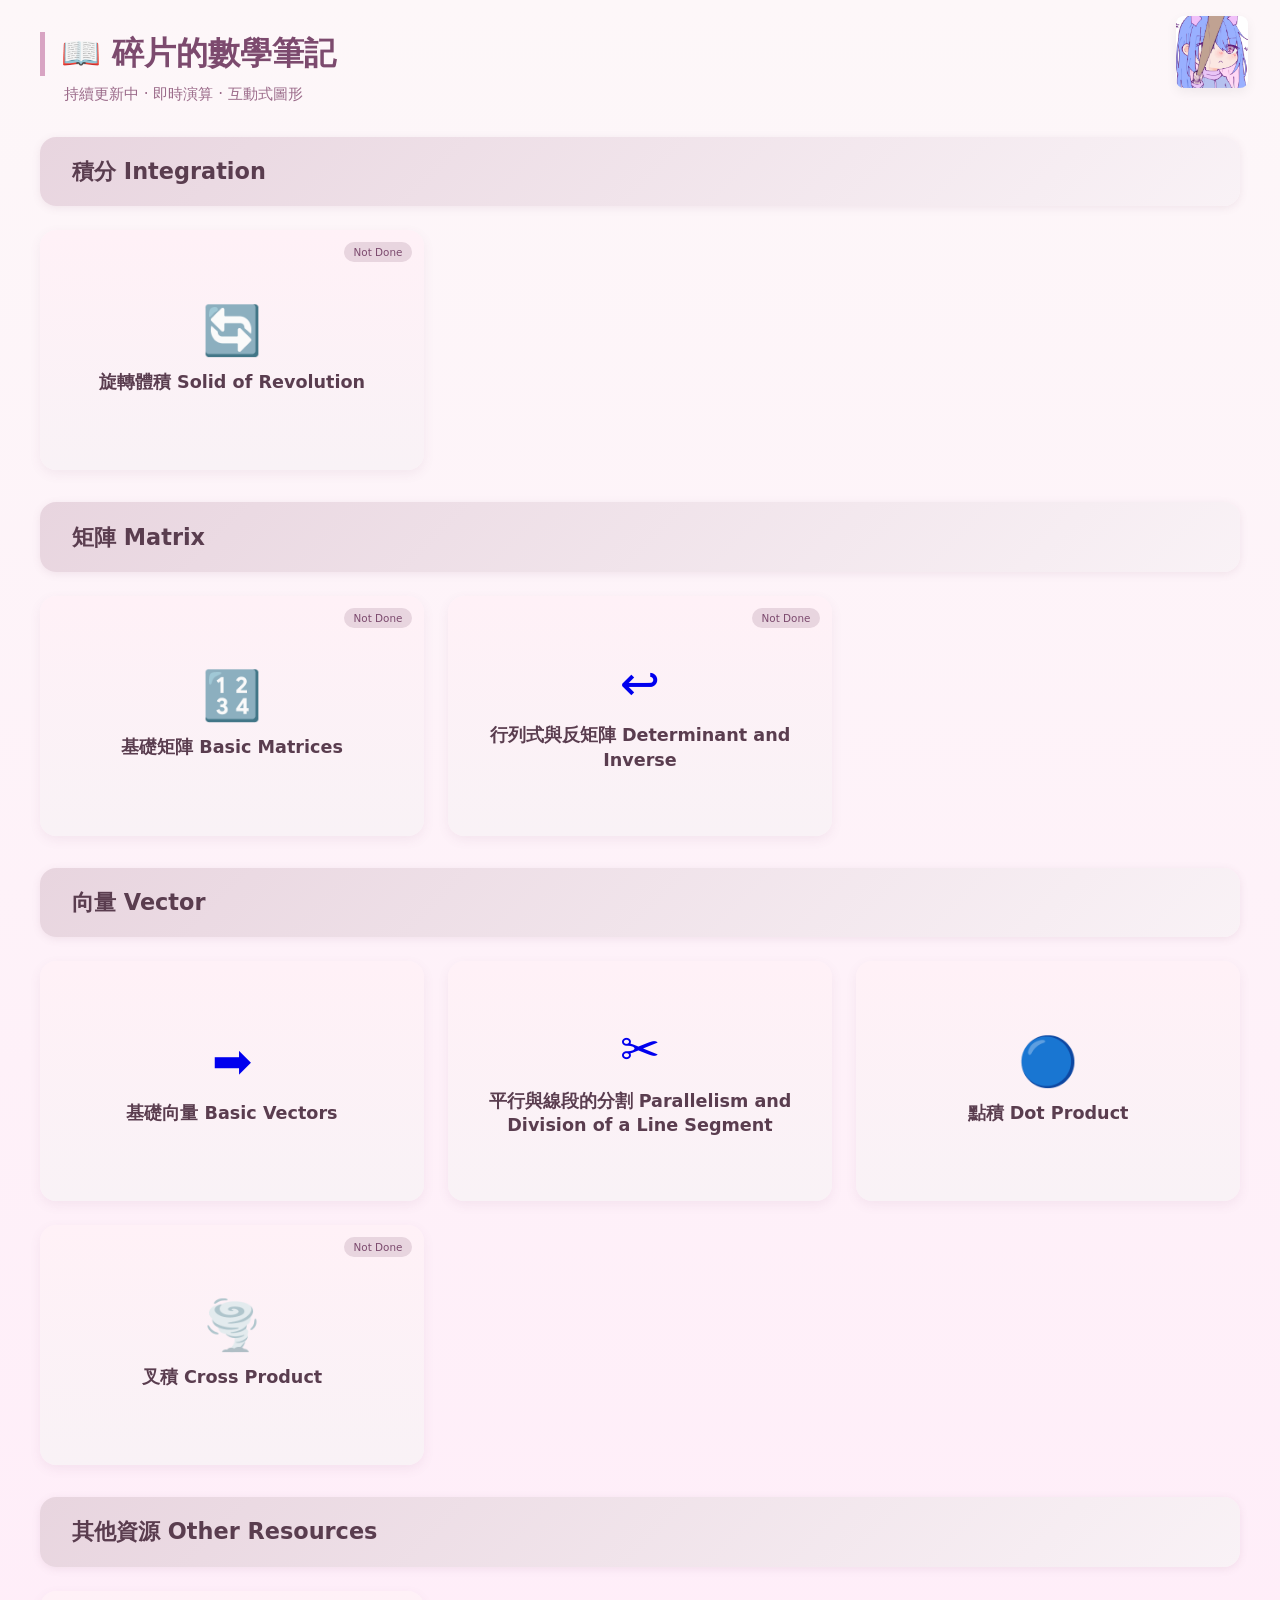
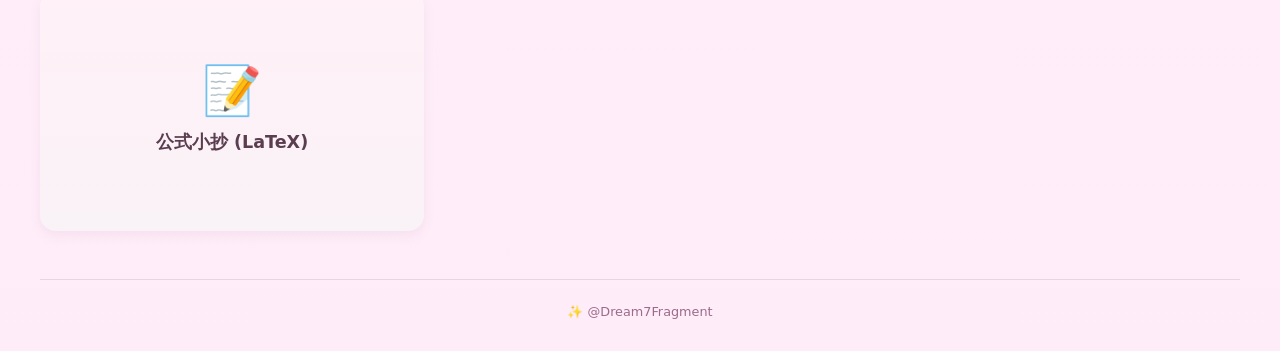
==== index.html @ 85da91aa "Updated content of  index.html" ====
<!DOCTYPE html>
<html lang="zh-Hant">
<head>
    <meta charset="UTF-8">
    <title>碎片的數學筆記｜目錄</title>
    <meta name="viewport" content="width=device-width, initial-scale=1">
    <link rel="stylesheet" href="style.css">

</head>
<body>
<div class="container">
    <img src="icon.png" class="icon"></img>

    <h1>📖 碎片的數學筆記</h1>
    <div class="sub">持續更新中 · 即時演算 · 互動式圖形</div>

    <!-- 積分 Integration -->
    <div class="topic-title">
        積分 Integration
    </div>
    <div class="card-grid">
        <a href="solid-of-revolution.html" class="page-card">
            <span class="page-card-badge">Not Done</span>
            <div class="page-card-content">
                <div class="page-card-emoji">🔄</div>
                <div class="page-card-title">旋轉體積 Solid of Revolution</div>
            </div>
        </a>
    </div>

    <!-- 矩陣 Matrix -->
    <div class="topic-title">
        矩陣 Matrix
    </div>
    <div class="card-grid">
        <a href="matrix/basic-matrices.html" class="page-card">
            <span class="page-card-badge">Not Done</span>
            <div class="page-card-content">
                <div class="page-card-emoji">🔢</div>
                <div class="page-card-title">基礎矩陣 Basic Matrices</div>
            </div>
        </a>
        <a href="matrix/determinant-and-inverse.html" class="page-card">
            <span class="page-card-badge">Not Done</span>
            <div class="page-card-content">
                <div class="page-card-emoji">↩️</div>
                <div class="page-card-title">行列式與反矩陣 Determinant and Inverse</div>
            </div>
        </a>
    </div>

    <!-- 向量 Vector -->
    <div class="topic-title">
        向量 Vector
    </div>
    <div class="card-grid">
        <a href="vector/basic-vectors.html" class="page-card">
            <div class="page-card-content">
                <div class="page-card-emoji">➡️</div>
                <div class="page-card-title">基礎向量 Basic Vectors</div>
            </div>
        </a>
        <a href="vector/parallelism-and-division.html" class="page-card">
            <div class="page-card-content">
                <div class="page-card-emoji">✂️</div>
                <div class="page-card-title">平行與線段的分割 Parallelism and Division of a Line Segment</div>
            </div>
        </a>
        <a href="vector/dot-product.html" class="page-card">
            <div class="page-card-content">
                <div class="page-card-emoji">🔵</div>
                <div class="page-card-title">點積 Dot Product</div>
            </div>
        </a>
        <a href="vector/cross-product.html" class="page-card">
            <span class="page-card-badge">Not Done</span>
            <div class="page-card-content">
                <div class="page-card-emoji">🌪️</div>
                <div class="page-card-title">叉積 Cross Product</div>
            </div>
        </a>
    </div>


    <!-- 互動範例 -->
    <div class="topic-title">
        其他資源 Other Resources
    </div>
    <div class="card-grid">
        <a href="formula-sheet.html" class="page-card">
            <div class="page-card-content">
                <div class="page-card-emoji">📝</div>
                <div class="page-card-title">公式小抄 (LaTeX)</div>
            </div>
        </a>
    </div>

    <div class="footer">
        ✨ @Dream7Fragment
    </div>
</div>
</body>
</html>
---- style.css ----
/* ========== 全局样式 ========== */
* {
    margin: 0;
    padding: 0;
    box-sizing: border-box;
}

body {
    font-family: 'Noto Sans TC', 'Noto Sans CJK TC', 'PingFang TC', 'Microsoft YaHei', '微軟正黑體',
    system-ui, -apple-system, 'Segoe UI', Roboto, sans-serif;
    background: linear-gradient(180deg, #fdf7f9, #ffecf9);
    padding: 2rem 1rem;
    color: #7c4a6e;
    display: grid;
    place-items: center;      /* 水平 + 垂直同時置中 */
    min-height: 100vh;
    margin: 0;
}

.container {
    /* position: relative; */
    max-width: 1200px;
    /* min-width: min(1200px, 80%); */
    /* margin: 0 auto; */
}

/* ========== 渐变文本样式 ========== */
.gradient-text {
    font-weight: 700;                     /* 粗體 (700 = bold) */
    background: linear-gradient(135deg, #3b82f6, #8b5cf6);
    background-clip: text;
    -webkit-background-clip: text;
    color: transparent;
    
    /* 額外效果：文字陰影 */
    text-shadow: 2px 2px 4px rgba(0,0,0,0.1);
}

/* ========== 标题区 ========== */
h1 {
    font-size: 2rem;
    font-weight: 600;
    margin-bottom: 0.5rem;
    border-left: 5px solid #d8a4c3;
    padding-left: 1rem;
}

h2 {
    margin-bottom: 2rem;
}

h3 {
    margin-top: 2rem;
    margin-bottom: 1rem;
}

p {
    margin-bottom: 1rem;
}

.sub {
    color: #9b6b8a;
    margin-bottom: 2rem;
    padding-left: 1.5rem;
    font-size: 0.95rem;
}

.icon {
    position: fixed;
    top: 16px;
    right: 32px;
    width: 72px;
    height: 72px;
    object-fit: cover;
    z-index: 100;
    border-radius: 8px;
    background: white;
    box-shadow: 0 4px 12px rgba(0,0,0,0.06);
}

/* ========== 主题标题（全宽彩色圆角矩形） ========== */
.topic-title {
    background: linear-gradient(135deg, #e8d5df 0%, #f9f2f6 100%);
    border-radius: 16px;
    padding: 1.2rem 2rem;
    margin: 2rem 0 1.5rem 0;
    font-size: 1.4rem;
    font-weight: 600;
    color: #5a3d4f;
    box-shadow: 0 2px 8px rgba(124, 74, 110, 0.1);
}

/* ========== 卡片网格布局 ========== */
.card-grid {
    display: grid;
    grid-template-columns: repeat(3, 1fr);
    gap: 1.5rem;
    margin-bottom: 2rem;
}

/* ========== 卡片样式（10:16 比例） ========== */
.page-card {
    background: linear-gradient(180deg, #fff1f7 0%, #f9f2f6 100%);
    border-radius: 16px;
    box-shadow: 0 4px 12px rgba(124, 74, 110, 0.08);
    overflow: hidden;
    transition: all 0.3s ease;
    text-decoration: none;
    display: flex;
    flex-direction: column;
    aspect-ratio: 16 / 10;
    position: relative;
}

.page-card:hover {
    transform: translateY(-5px);
    box-shadow: 0 8px 24px rgba(124, 74, 110, 0.15);
}

.page-card-content {
    flex: 1;
    display: flex;
    flex-direction: column;
    align-items: center;
    justify-content: center;
    padding: 1.5rem;
    text-align: center;
    gap: 1rem;
}

.page-card-emoji {
    font-size: 3rem;
    line-height: 1;
}

.page-card-title {
    font-size: 1.1rem;
    font-weight: 600;
    color: #5a3d4f;
    line-height: 1.4;
}

.page-card-badge {
    position: absolute;
    top: 0.75rem;
    right: 0.75rem;
    background: #e8d5df;
    font-size: 0.65rem;
    padding: 0.25rem 0.6rem;
    border-radius: 12px;
    color: #7c4a6e;
    font-weight: 500;
}

/* ========== 笔记页面通用样式 ========== */
.note-container {
    /* max-width: 900px; */
    background: white;
    border-radius: 16px;
    margin: 3rem 1rem 1.5rem 1rem;
    padding: 1.5rem;
    font-weight: 500;
}

.back-link {
    display: inline-block;
    margin-bottom: 1rem;
    color: #b07a9a;
    text-decoration: none;
}

.back-link:hover {
    text-decoration: underline;
}

.note-container ul {
    list-style: none; /* Remove default bullets */
    padding-left: 0;
    margin-bottom: 1.5rem;
}

.note-container ul li {
    position: relative;
    padding-left: 1.8rem; /* Indentation space */
    margin-bottom: 0.8rem;
    line-height: 1.6;
    /* color: #5a3d4f; */
}

/* Custom Bullet Point (Dot) */
.note-container ul li::before {
    content: "•";
    position: absolute;
    left: 0;
    top: 0;
    color: #d8a4c3; /* Match your theme pink */
    font-weight: bold;
    font-size: 1.2rem;
    line-height: 1.5;
}

/* Nested List (Sub-bullets) */
.note-container ul ul {
    margin-top: 0.5rem;
    margin-bottom: 0;
}

.note-container ul ul li::before {
    content: "◦"; /* Hollow circle for sub-items */
    color: #9b6b8a;
    font-size: 1rem;
}

/* ========== 可折叠容器 (Collapsible Container) ========== */
.collapsible-container {
    margin: 1.5rem 0;
    border-radius: 12px;
    overflow: hidden;
    border: 1px solid #e2e8f0;
    background: white;
}

/* The Clickable Header/Trigger */
.collapsible-trigger {
    width: 100%;
    padding: 1rem 1.5rem;
    background: #f8fafc;
    border: none;
    text-align: left;
    font-size: 1rem;
    font-weight: 600;
    color: #475569;
    cursor: pointer;
    display: flex;
    justify-content: space-between;
    align-items: center;
    transition: background 0.2s;
}

.collapsible-trigger:hover {
    background: #f1f5f9;
    color: #3b82f6;
}

/* The Arrow Icon */
.collapsible-trigger::after {
    content: '▼';
    font-size: 0.8rem;
    transition: transform 0.3s ease;
    color: #94a3b8;
}

/* Rotate arrow when open */
.collapsible-container.open .collapsible-trigger::after {
    transform: rotate(180deg);
}

/* The Hidden Content */
.collapsible-content {
    max-height: 0;
    overflow: hidden;
    transition: max-height 0.3s ease-out;
    background: white;
}

.collapsible-container.open .collapsible-content {
    max-height: 1000px; /* Large enough to fit most content */
    transition: max-height 0.5s ease-in;
}

/* Inner padding for the content so it doesn't touch edges */
.collapsible-inner {
    padding: 1.5rem;
    border-top: 1px solid #e2e8f0;
}

/* ========== 框样式 ========== */
.theorem {
    background: #fff0f0; /* Light red background */
    border-left: 6px solid #f63b3b; /* Thick red vertical line */
    border-radius: 12px;
    padding: 1.5rem;
    margin-top: 2rem;
    margin-bottom: 1.5rem;
    color: #8a1e1e; /* Dark red text */
    box-shadow: 0 2px 8px rgba(59, 130, 246, 0.1);
}

.theorem-title {
    font-weight: 700;
    font-size: 1.1rem;
    margin-bottom: 0.5rem;
    display: block;
    color: #eb2525;
}

.hint {
    background: #fffbeb; /* Light yellow background */
    border-left: 6px solid #f59e0b; /* Amber vertical line */
    border-radius: 12px;
    padding: 1.5rem;
    margin: 1.5rem 0;
    color: #78350f; /* Dark amber text */
    box-shadow: 0 2px 8px rgba(245, 158, 11, 0.1);
}

.hint-title {
    font-weight: 700;
    font-size: 1.1rem;
    margin-bottom: 0.5rem;
    display: block;
    color: #d97706;
}

.example {
    background: #f0f7ff; /* Light blue background */
    border: 2px solid #abc7f4; /* Emerald vertical line */
    border-radius: 12px;
    padding: 1.5rem;
    margin: 1.5rem 0;
    color: #1e3a8a; /* Dark blue text */
    box-shadow: 0 2px 8px rgba(16, 185, 129, 0.1);
}

.example-title {
    font-weight: 700;
    font-size: 1.1rem;
    margin-bottom: 0.5rem;
    display: block;
    color: #2563eb;
}

.box-content {
    font-weight: 500;
    line-height: 1.6;
}

/* Buttons */
.button-group {
    display: flex;
    gap: 1rem;
    flex-wrap: wrap;
    margin: 1rem 0;
}
button {
    padding: 10px 20px;
    font-size: 1rem;
    font-weight: 600;
    border: none;
    border-radius: 40px;
    cursor: pointer;
    transition: all 0.2s;
    background: #3b82f6;
    color: white;
}
button:hover {
    background: #2563eb;
    transform: translateY(-2px);
}
button.reset-btn {
    background: #64748b;
}
button.reset-btn:hover {
    background: #475569;
}

/* ========== 多項選擇題樣式 (Multiple Choice) - New Box Approach ========== */
.multiple-choice {
    background: #f5f3ff;
    border-left: 6px solid #8b5cf6;
    border-radius: 12px;
    padding: 1.5rem;
    margin: 1.5rem 0;
    color: #4c1d95;
    box-shadow: 0 2px 8px rgba(139, 92, 246, 0.1);
}

.mc-title {
    font-weight: 700;
    font-size: 1.1rem;
    margin-bottom: 1rem;
    display: block;
    color: #7c3aed;
}

.mc-options-container {
    display: flex;
    flex-direction: column;
    gap: 0.8rem;
}

.mc-option-box {
    position: relative;
    display: flex;
    align-items: center;
    padding: 1rem 1rem 1rem 3.5rem; /* Left padding for the letter circle */
    background: white;
    border: 1px solid #e9d5ff;
    border-radius: 10px;
    cursor: pointer;
    transition: all 0.2s ease;
    font-weight: 500;
    text-align: left;
    width: 100%;
    box-sizing: border-box;
}

.mc-option-box:hover {
    background: #faf5ff;
    border-color: #d8b4fe;
    transform: translateX(4px);
}

/* The Letter Circle (A, B, C, D) */
.mc-option-box::before {
    content: attr(data-letter); /* Takes letter from HTML attribute */
    position: absolute;
    left: 0.6rem;
    top: 50%;
    transform: translateY(-50%);
    width: 2rem;
    height: 2rem;
    background: white;
    border: 2px solid #8b5cf6;
    border-radius: 50%;
    text-align: center;
    line-height: 1.8rem;
    font-weight: 700;
    color: #8b5cf6;
    font-size: 1rem;
    transition: all 0.2s;
}

/* Correct State */
.mc-option-box.correct-answer {
    background: #dcfce7;
    border-color: #10b981;
    color: #064e3b;
}
.mc-option-box.correct-answer::before {
    content: "✓";
    background: #10b981;
    border-color: #10b981;
    color: white;
}

/* Wrong State */
.mc-option-box.wrong-answer {
    background: #fee2e2;
    border-color: #ef4444;
    color: #7f1d1d;
}
.mc-option-box.wrong-answer::before {
    content: "✕";
    background: #ef4444;
    border-color: #ef4444;
    color: white;
}

/* Disabled state after correct answer */
.mc-options-container.locked .mc-option-box {
    pointer-events: none;
    opacity: 0.9;
}

/* ========== MCQ Retry Button ========== */
.retry-btn {
    background: #fff;
    border: 1px solid #8b5cf6;
    color: #8b5cf6;
    padding: 6px 12px;
    font-size: 0.85rem;
    border-radius: 20px;
    cursor: pointer;
    transition: all 0.2s;
    margin-top: 10px;
    display: inline-block;
}

.retry-btn:hover {
    background: #f5f3ff;
    transform: translateY(-1px);
    box-shadow: 0 2px 4px rgba(139, 92, 246, 0.1);
}

.retry-btn:active {
    transform: translateY(1px);
}

/* ========== 响应式（手机适配） ========== */
@media (max-width: 900px) {
    .card-grid {
        grid-template-columns: repeat(2, 1fr);
    }
}

@media (max-width: 600px) {
    body {
        padding: 1rem;
    }
    
    h1 {
        font-size: 1.6rem;
    }
    
    .topic-title {
        font-size: 1.2rem;
        padding: 1rem 1.5rem;
    }
    
    .card-grid {
        grid-template-columns: 1fr;
        gap: 1rem;
    }
    
    .page-card {
        aspect-ratio: auto;
        min-height: 120px;
    }
    
    .page-card-emoji {
        font-size: 2.5rem;
    }
    
    .page-card-title {
        font-size: 1rem;
    }
}

/* ========== 页脚 ========== */
.footer {
    margin-top: 3rem;
    text-align: center;
    font-size: 0.8rem;
    color: #9b6b8a;
    border-top: 1px solid #e8d5df;
    padding-top: 1.5rem;
}

/* ========== Navigation Sidebar ========== */
#nav-sidebar {
    width: 250px;
    background-color: #fdf7f9;
    border-right: 1px solid #e8d5df;
    padding: 20px;
    position: fixed;
    height: 100vh;
    overflow-y: auto;
    left: 0;
    top: 0;
    transition: transform 0.3s ease, width 0.3s ease;
    z-index: 1000;
    box-shadow: 2px 0 8px rgba(124, 74, 110, 0.05);
}

/* Collapsed state for sidebar */
#nav-sidebar.collapsed {
    transform: translateX(-250px);
}

#nav-sidebar h4 {
    margin-top: 0;
    color: #7c4a6e;
    font-size: 1.1rem;
    border-bottom: 2px solid #d8a4c3;
    padding-bottom: 10px;
    margin-bottom: 15px;
}

#nav-sidebar ul {
    list-style: none;
    padding: 0;
    margin: 0;
}

#nav-sidebar li {
    margin-bottom: 8px;
}

#nav-sidebar a {
    text-decoration: none;
    color: #9b6b8a;
    font-size: 0.9rem;
    display: block;
    padding: 5px 10px;
    border-radius: 6px;
    transition: all 0.2s;
}

#nav-sidebar a:hover {
    background-color: #f9f2f6;
    color: #5a3d4f;
}

#nav-sidebar a.active {
    background: linear-gradient(135deg, #e8d5df, #f9f2f6);
    color: #7c4a6e;
    font-weight: 600;
}

/* Indentation for hierarchy */
#nav-sidebar .nav-h2 {
    padding-left: 15px;
    font-weight: 600;
    color: #7c4a6e;
}

#nav-sidebar .nav-h3 {
    padding-left: 30px;
    font-size: 0.85rem;
}

/* Sidebar Collapse/Expand Button (Side Button) */
#nav-collapse-btn {
    position: fixed;
    left: 250px;
    top: 50%;
    transform: translateY(-50%);
    z-index: 1001;
    background: white;
    border: 1px solid #e8d5df;
    border-left: none;
    padding: 12px 8px;
    border-radius: 0 8px 8px 0;
    cursor: pointer;
    color: #7c4a6e;
    font-size: 0.5rem;
    box-shadow: 2px 0 8px rgba(124, 74, 110, 0.1);
    transition: all 0.3s ease;
    display: flex;
    align-items: center;
    justify-content: center;
    width: 24px;
    height: 48px;
}

#nav-collapse-btn:hover {
    background: #fdf7f9;
    box-shadow: 2px 0 12px rgba(124, 74, 110, 0.2);
    left: 252px;
}

/* Move collapse button when sidebar is collapsed */
#nav-sidebar.collapsed ~ #nav-collapse-btn,
body:has(#nav-sidebar.collapsed) #nav-collapse-btn {
    left: 0;
}

/* Mobile Toggle Button */
#nav-toggle {
    display: none;
    position: fixed;
    top: 15px;
    left: 15px;
    z-index: 1001;
    background: white;
    border: 1px solid #e8d5df;
    padding: 8px 12px;
    border-radius: 6px;
    cursor: pointer;
    color: #7c4a6e;
    font-size: 0.9rem;
    box-shadow: 0 2px 4px rgba(124, 74, 110, 0.1);
    transition: all 0.2s;
}

#nav-toggle:hover {
    background: #fdf7f9;
    box-shadow: 0 4px 8px rgba(124, 74, 110, 0.15);
}

/* Adjust container for sidebar */
body:has(#nav-sidebar) .container {
    margin-left: 250px;
    padding: 20px 40px;
    /* max-width: calc(1200px + 250px); */
    max-width: 1200px;
    transition: margin-left 0.3s ease, max-width 0.3s ease;
}

/* Adjust container when sidebar is collapsed */
body:has(#nav-sidebar.collapsed) .container {
    margin-left: 0;
    max-width: 1200px;
}

/* Smooth Scrolling */
html {
    scroll-behavior: smooth;
}

/* Mobile Responsiveness */
@media (max-width: 768px) {
    #nav-sidebar {
        transform: translateX(-100%);
    }
    
    #nav-sidebar.open {
        transform: translateX(0);
    }

    /* Hide collapse button on mobile */
    #nav-collapse-btn {
        display: none;
    }

    #nav-toggle {
        display: block;
    }

    .container {
        margin-left: 0;
        padding: 20px;
        max-width: 1200px;
    }
}

/* --- Random Quiz Styles --- */
.quiz-card {
    background: white;
    border-radius: 16px;
    padding: 2rem;
    box-shadow: 0 4px 20px rgba(0,0,0,0.05);
    margin-top: 2rem;
    border: 1px solid #f0f0f0;
}

.quiz-header {
    display: flex;
    justify-content: space-between;
    margin-bottom: 1.5rem;
    font-size: 0.9rem;
    color: #64748b;
    font-weight: 600;
}

.quiz-question-text {
    font-size: 1.25rem;
    color: #1e293b;
    margin-bottom: 1.5rem;
    line-height: 1.6;
}

.quiz-content-area {
    margin-bottom: 2rem;
}

/* Short Answer Input */
.input-group {
    display: flex;
    flex-direction: column;
    gap: 0.5rem;
    max-width: 300px;
}

.quiz-input {
    padding: 12px 16px;
    border: 2px solid #e2e8f0;
    border-radius: 8px;
    font-size: 1.1rem;
    transition: all 0.2s;
}

.quiz-input:focus {
    border-color: #d8a4c3;
    outline: none;
    box-shadow: 0 0 0 3px rgba(216, 164, 195, 0.2);
}

.input-hint {
    font-size: 0.85rem;
    color: #94a3b8;
}

/* Multiple Choice Grid */
.mc-grid {
    display: grid;
    grid-template-columns: repeat(auto-fit, minmax(200px, 1fr));
    gap: 1rem;
}

.mc-option {
    border: 2px solid #e2e8f0;
    border-radius: 12px;
    padding: 1rem;
    cursor: pointer;
    transition: all 0.2s;
    display: flex;
    align-items: center;
    gap: 10px;
}

.mc-option:hover {
    border-color: #cbd5e1;
    background: #f8fafc;
}

.mc-option.selected {
    border-color: #d8a4c3;
    background: #fdf2f8;
    color: #831843;
}

.mc-letter {
    background: #e2e8f0;
    width: 28px;
    height: 28px;
    border-radius: 50%;
    display: flex;
    align-items: center;
    justify-content: center;
    font-weight: bold;
    font-size: 0.9rem;
}

.mc-option.selected .mc-letter {
    background: #d8a4c3;
    color: white;
}

/* GeoGebra Container */
.ggb-container {
    width: 100%;
    max-width: 100%;
    aspect-ratio: 4 / 3;
    min-height: 300px;
    border-radius: 12px;
    overflow: hidden;
    border: 1px solid #e2e8f0;
}

/* Vector Input Styling */
.vector-input {
    letter-spacing: 0.5px;
}

.vector-input::placeholder {
    color: #94a3b8;
    font-style: italic;
}

/* Feedback & Buttons */
.quiz-feedback {
    padding: 1rem;
    border-radius: 8px;
    margin-bottom: 1.5rem;
    font-weight: 600;
    display: none; /* Hidden by default */
}

.quiz-feedback.success { display: block; background: #dcfce7; color: #166534; }
.quiz-feedback.error { display: block; background: #fee2e2; color: #991b1b; }
.quiz-feedback.warning { display: block; background: #fef9c3; color: #854d0e; }

.quiz-actions {
    display: flex;
    gap: 1rem;
    justify-content: flex-end;
}

.quiz-btn {
    padding: 10px 24px;
    border-radius: 8px;
    border: none;
    font-weight: 600;
    cursor: pointer;
    transition: transform 0.1s;
}

.quiz-btn:active { transform: scale(0.98); }

.quiz-btn.primary {
    background: #d8a4c3;
    color: white;
}

.quiz-btn.primary:hover { background: #c08eb0; }

.quiz-btn.secondary {
    background: #f1f5f9;
    color: #475569;
}

.quiz-btn.secondary:hover { background: #e2e8f0; }

.fade-in {
    animation: fadeIn 0.5s ease-in;
}

@keyframes fadeIn {
    from { opacity: 0; transform: translateY(10px); }
    to { opacity: 1; transform: translateY(0); }
}
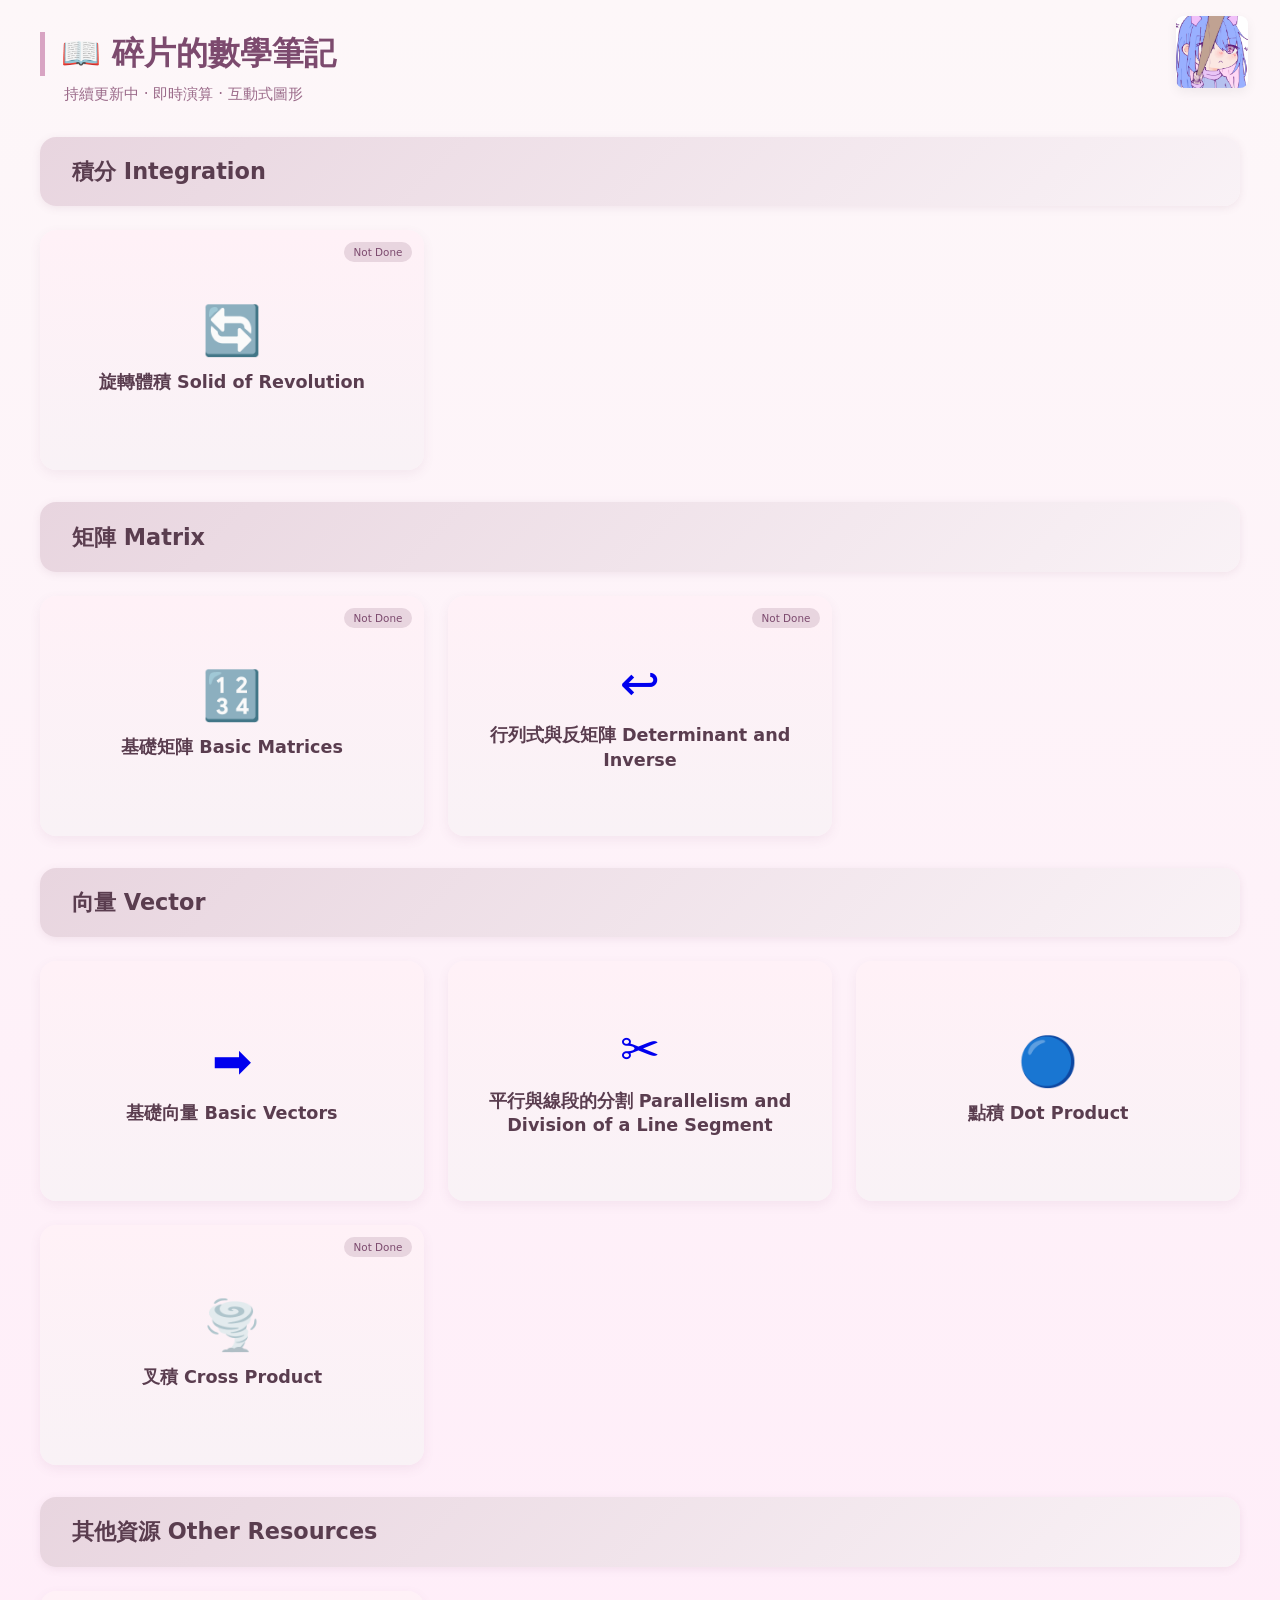
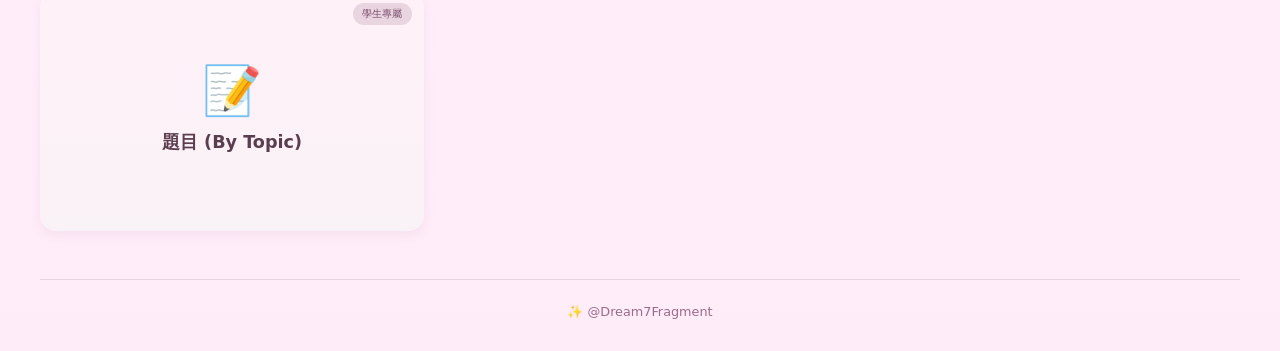
==== commit e4f09ee3: "Update links and add password protection for questions page" ====
--- a/index.html
+++ b/index.html
@@ -87,10 +87,11 @@
         其他資源 Other Resources
     </div>
     <div class="card-grid">
-        <a href="formula-sheet.html" class="page-card">
+        <a href="others/questions.html" class="page-card">
+            <span class="page-card-badge">學生專屬</span>
             <div class="page-card-content">
                 <div class="page-card-emoji">📝</div>
-                <div class="page-card-title">公式小抄 (LaTeX)</div>
+                <div class="page-card-title">題目 (By Topic)</div>
             </div>
         </a>
     </div>
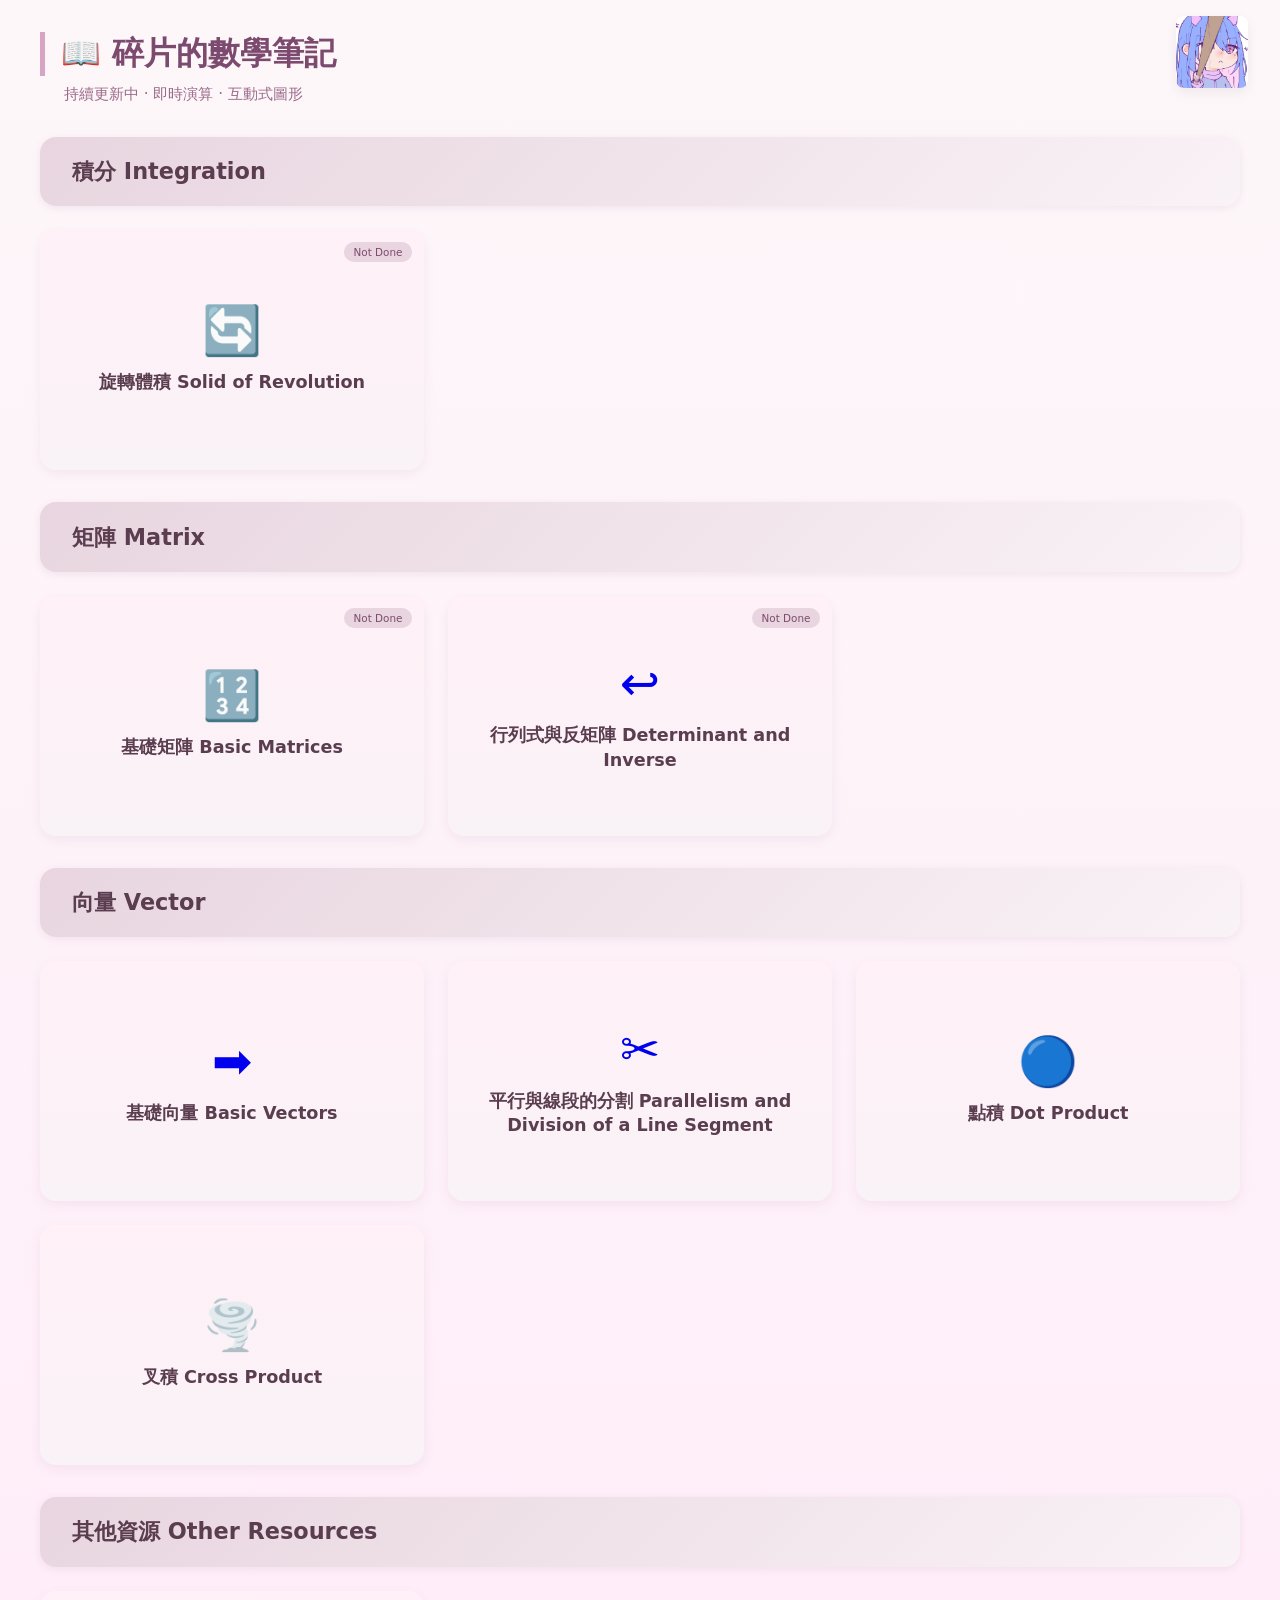
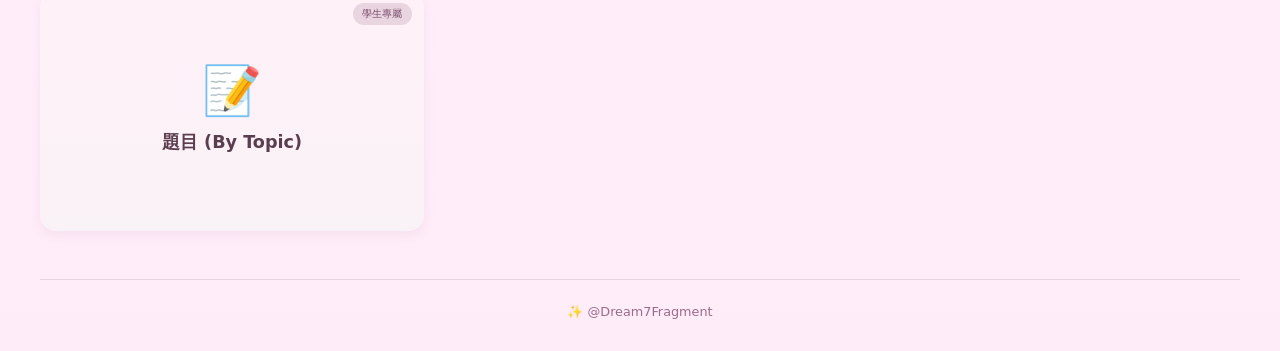
==== commit 85a6ea0c: "updated cross product" ====
--- a/index.html
+++ b/index.html
@@ -73,7 +73,6 @@
             </div>
         </a>
         <a href="vector/cross-product.html" class="page-card">
-            <span class="page-card-badge">Not Done</span>
             <div class="page-card-content">
                 <div class="page-card-emoji">🌪️</div>
                 <div class="page-card-title">叉積 Cross Product</div>
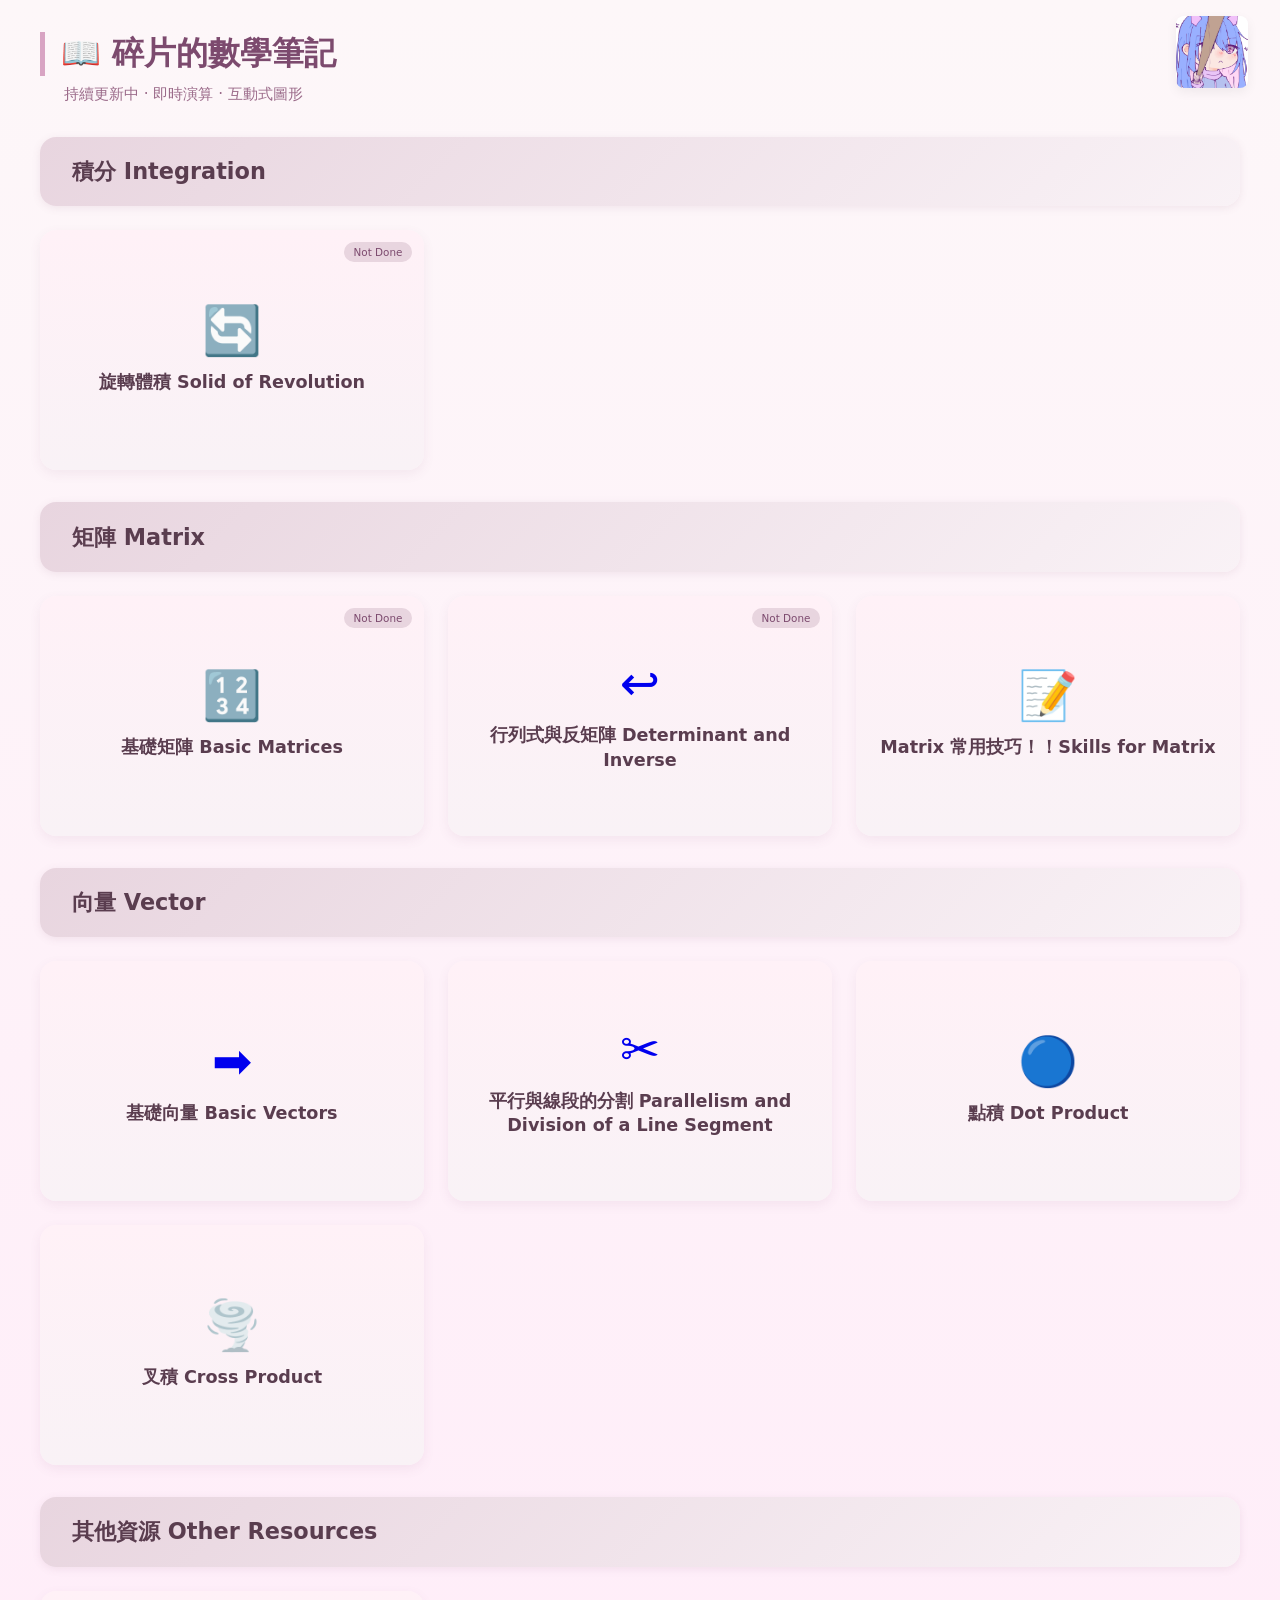
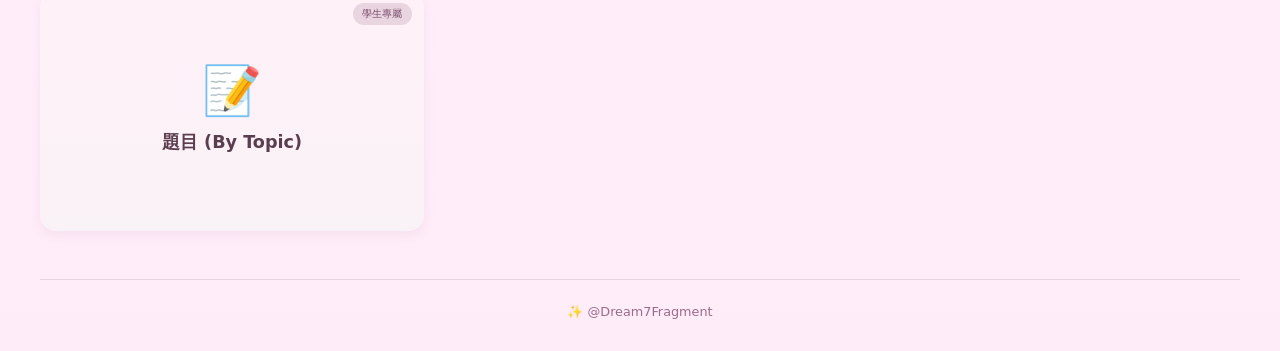
==== commit 2dab702e: "add skills for matrix" ====
--- a/index.html
+++ b/index.html
@@ -45,6 +45,12 @@
             <div class="page-card-content">
                 <div class="page-card-emoji">↩️</div>
                 <div class="page-card-title">行列式與反矩陣 Determinant and Inverse</div>
+            </div>
+        </a>
+        <a href="matrix/skills-for-matrix.html" class="page-card">
+            <div class="page-card-content">
+                <div class="page-card-emoji">📝</div>
+                <div class="page-card-title">Matrix 常用技巧！！Skills for Matrix</div>
             </div>
         </a>
     </div>
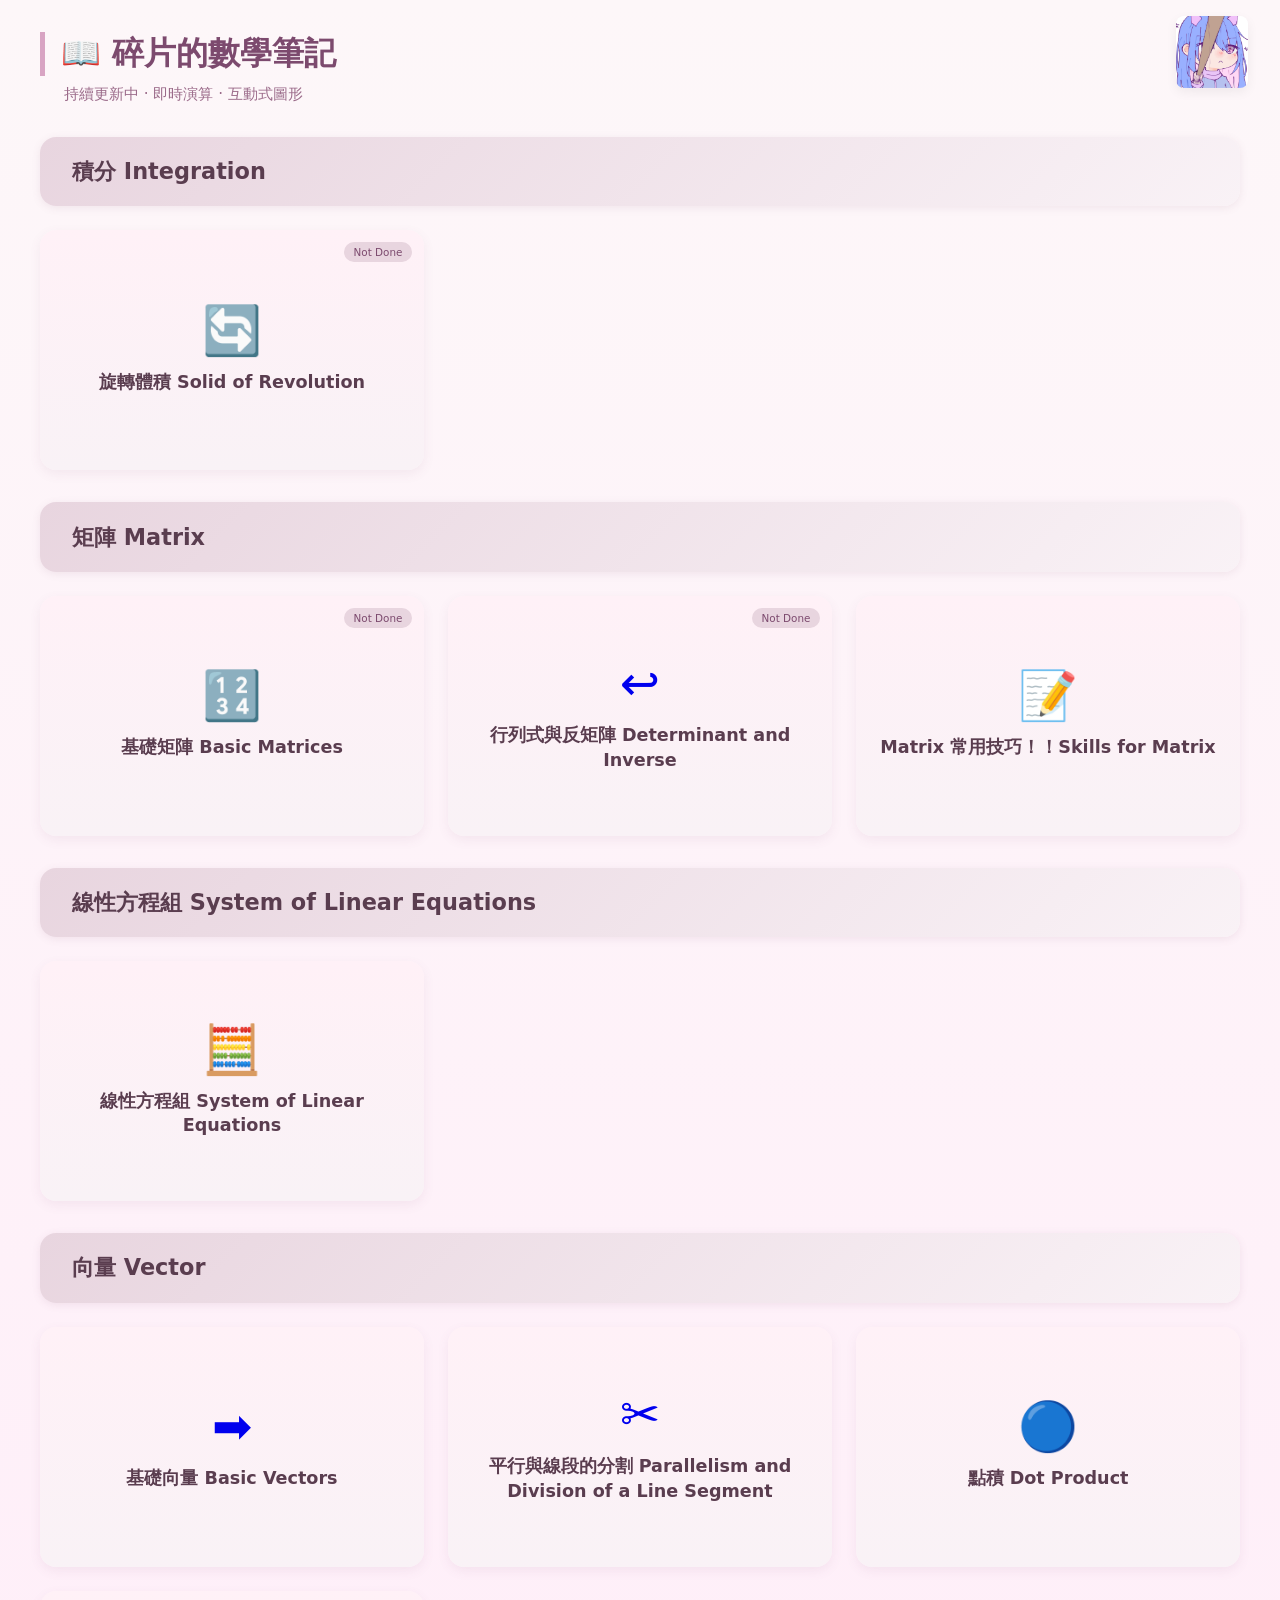
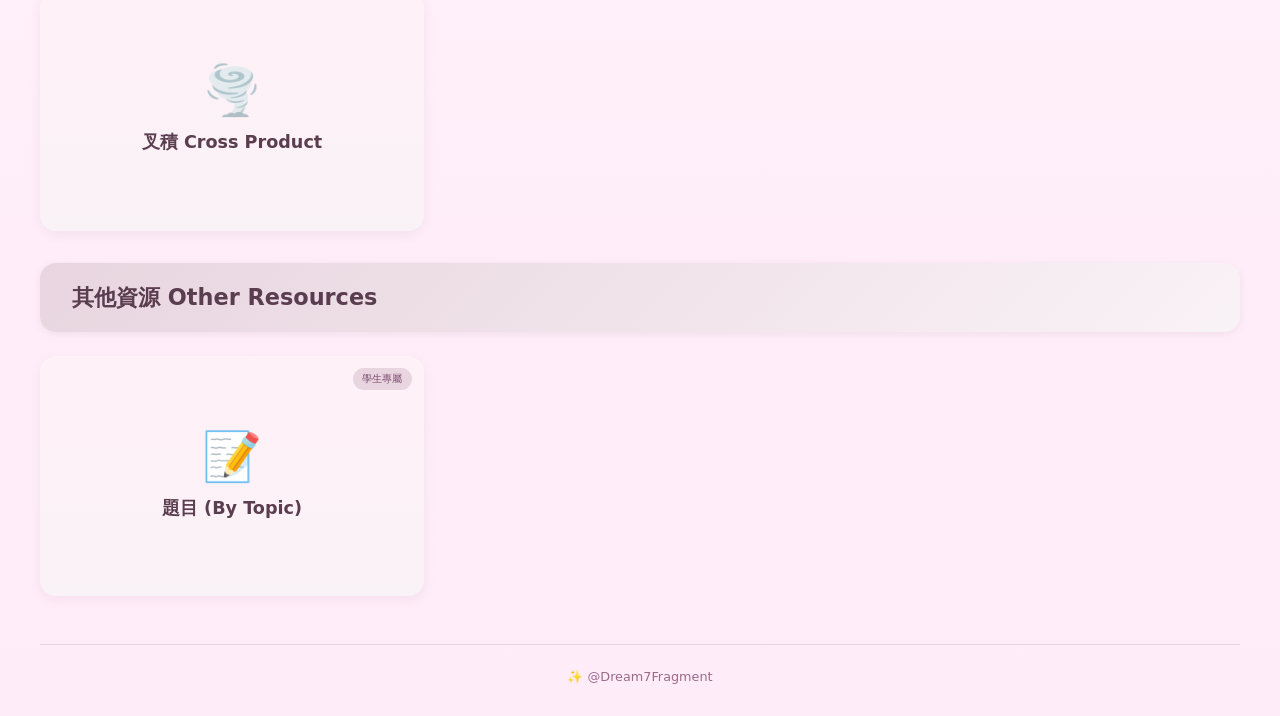
==== commit 5d1d3114: "update system of linear equations" ====
--- a/index.html
+++ b/index.html
@@ -55,6 +55,19 @@
         </a>
     </div>
 
+    <!-- 線性方程組 System of Linear Equations -->
+    <div class="topic-title">
+        線性方程組 System of Linear Equations
+    </div>
+    <div class="card-grid">
+        <a href="system/system-of-linear-equations.html" class="page-card">
+            <div class="page-card-content">
+                <div class="page-card-emoji">🧮</div>
+                <div class="page-card-title">線性方程組 System of Linear Equations</div>
+            </div>
+        </a>
+    </div>
+
     <!-- 向量 Vector -->
     <div class="topic-title">
         向量 Vector
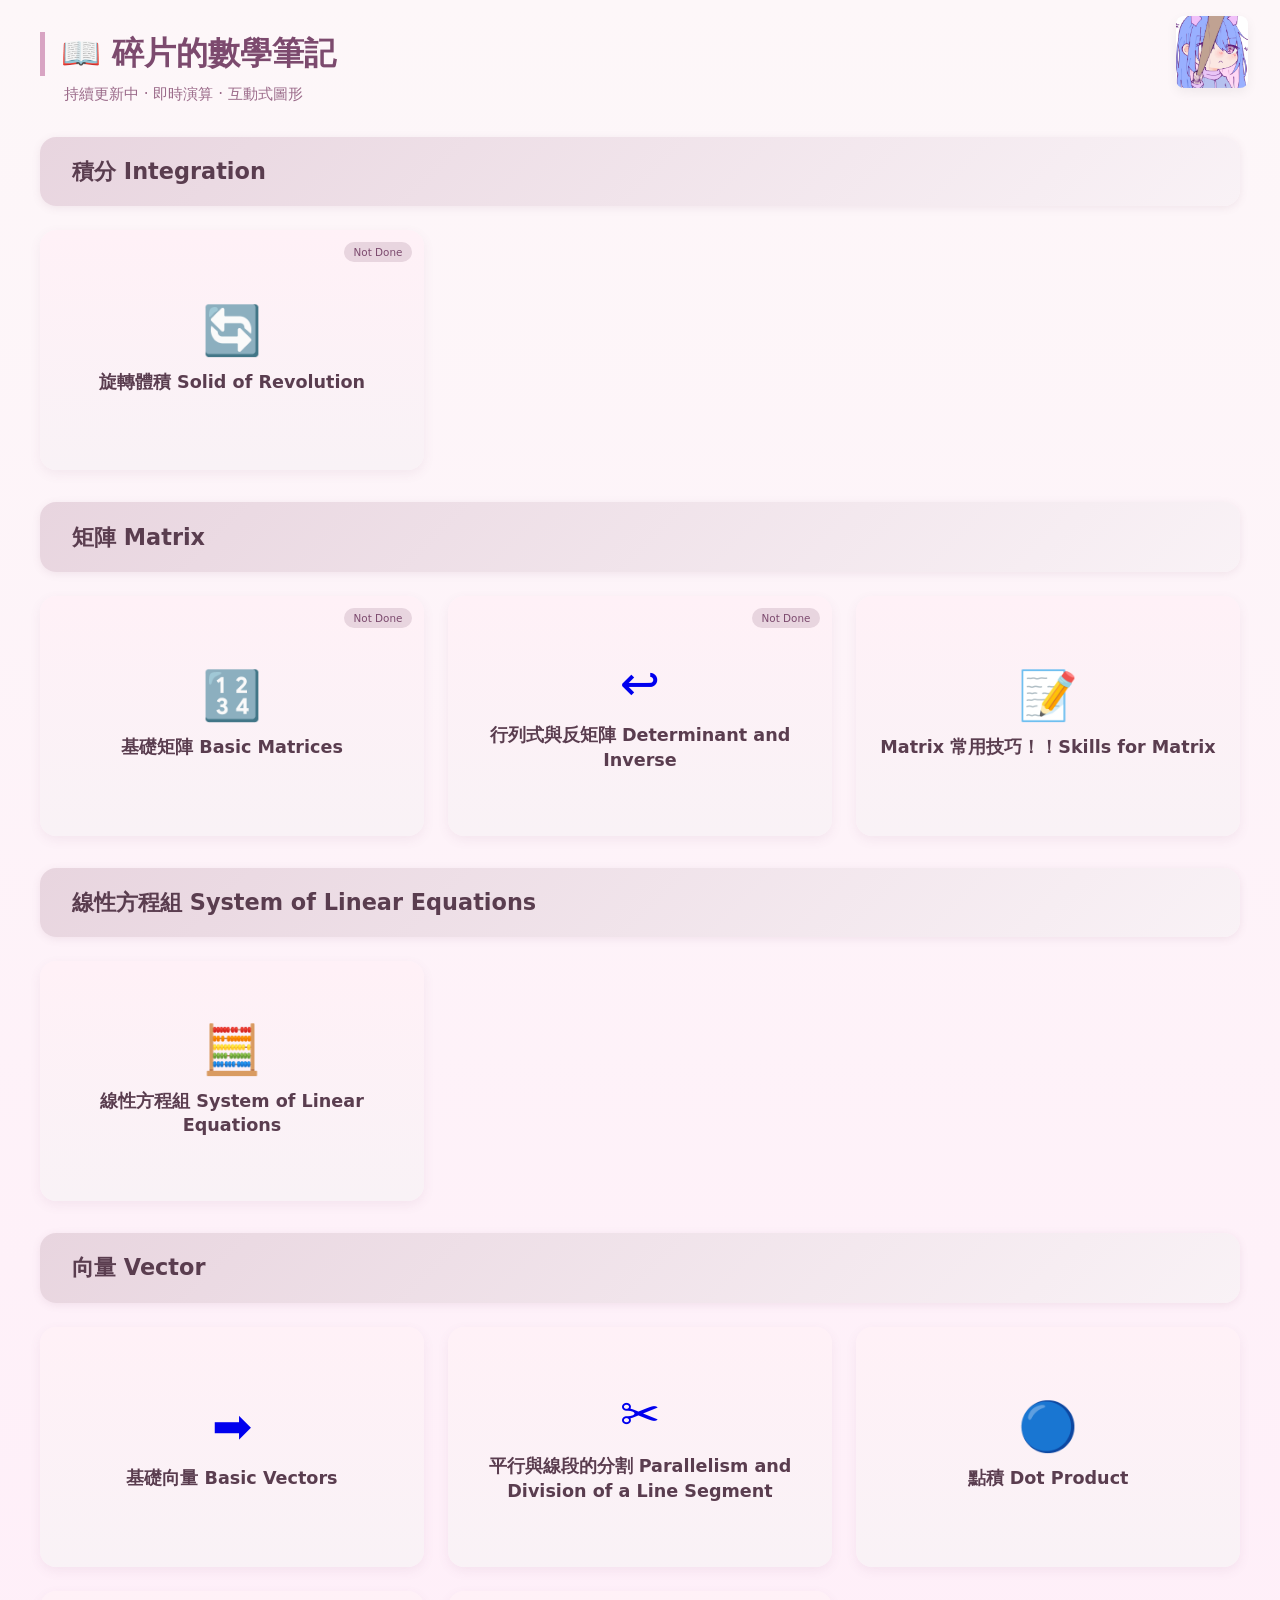
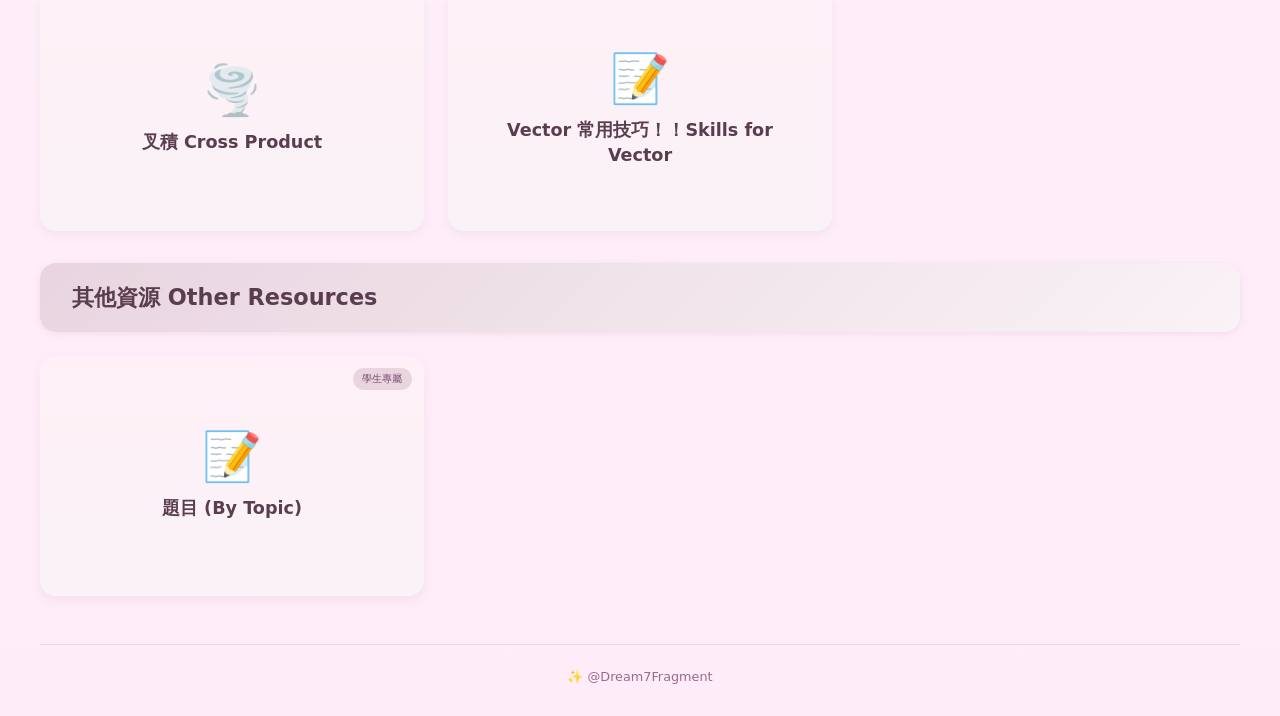
==== commit 1f6d43aa: "feat: skills for vector" ====
--- a/index.html
+++ b/index.html
@@ -97,6 +97,12 @@
                 <div class="page-card-title">叉積 Cross Product</div>
             </div>
         </a>
+        <a href="vector/skills-for-vector.html" class="page-card">
+            <div class="page-card-content">
+                <div class="page-card-emoji">📝</div>
+                <div class="page-card-title">Vector 常用技巧！！Skills for Vector</div>
+            </div>
+        </a>
     </div>
 
 
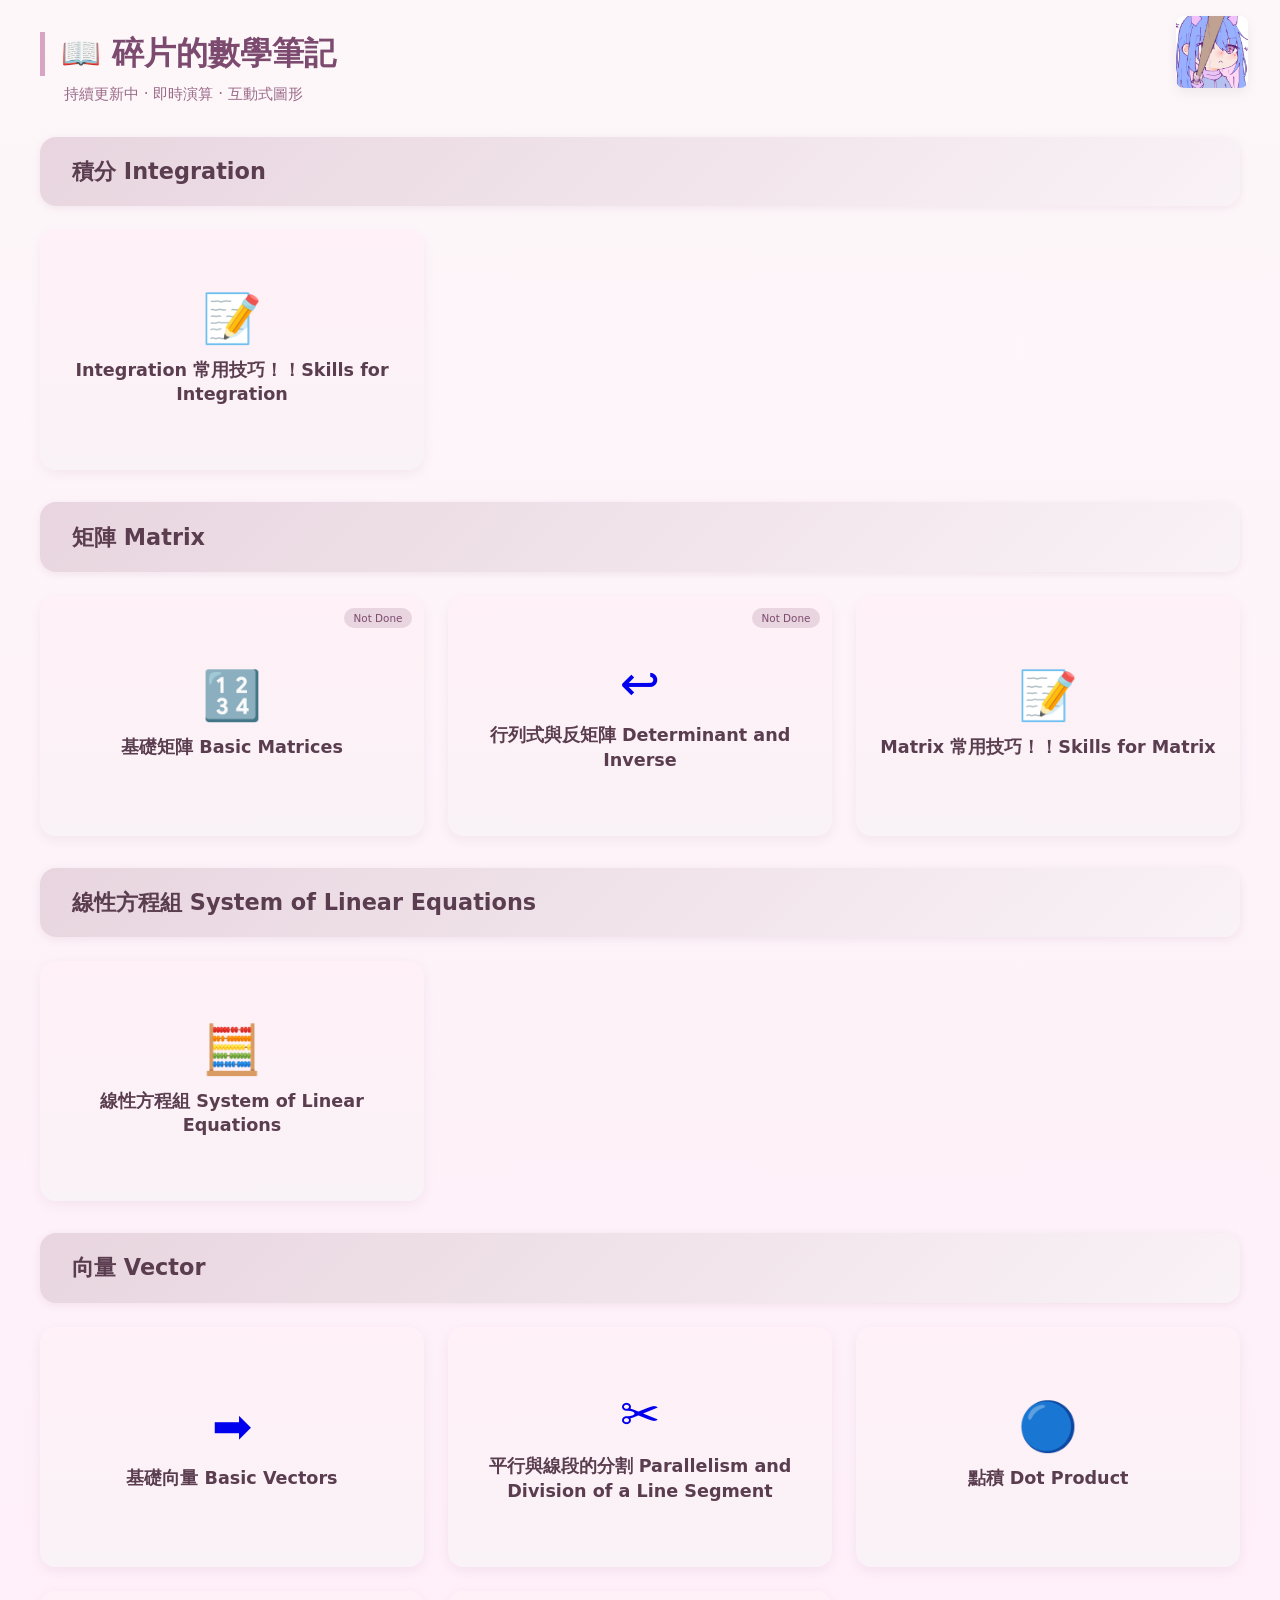
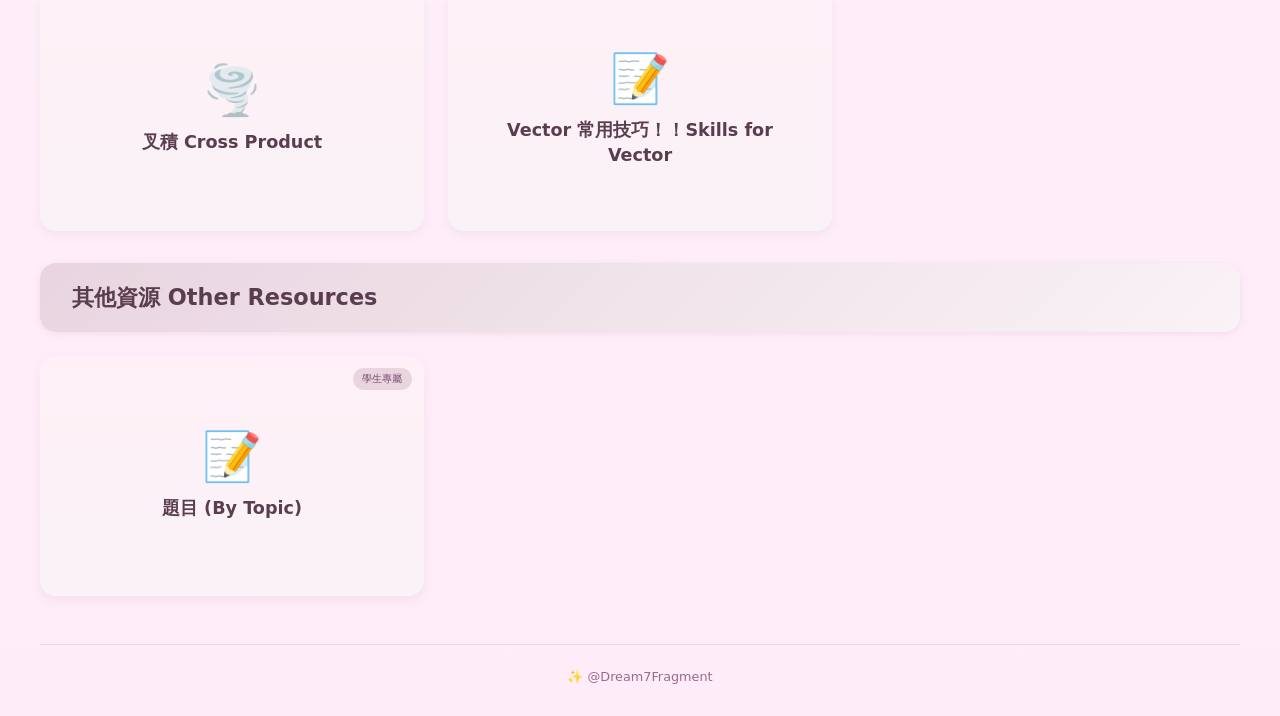
==== commit 561baaf5: "update skills for integration" ====
--- a/index.html
+++ b/index.html
@@ -19,11 +19,17 @@
         積分 Integration
     </div>
     <div class="card-grid">
-        <a href="solid-of-revolution.html" class="page-card">
+        <!-- <a href="solid-of-revolution.html" class="page-card">
             <span class="page-card-badge">Not Done</span>
             <div class="page-card-content">
                 <div class="page-card-emoji">🔄</div>
                 <div class="page-card-title">旋轉體積 Solid of Revolution</div>
+            </div>
+        </a> -->
+        <a href="integration/skills-for-integration.html" class="page-card">
+            <div class="page-card-content">
+                <div class="page-card-emoji">📝</div>
+                <div class="page-card-title">Integration 常用技巧！！Skills for Integration</div>
             </div>
         </a>
     </div>
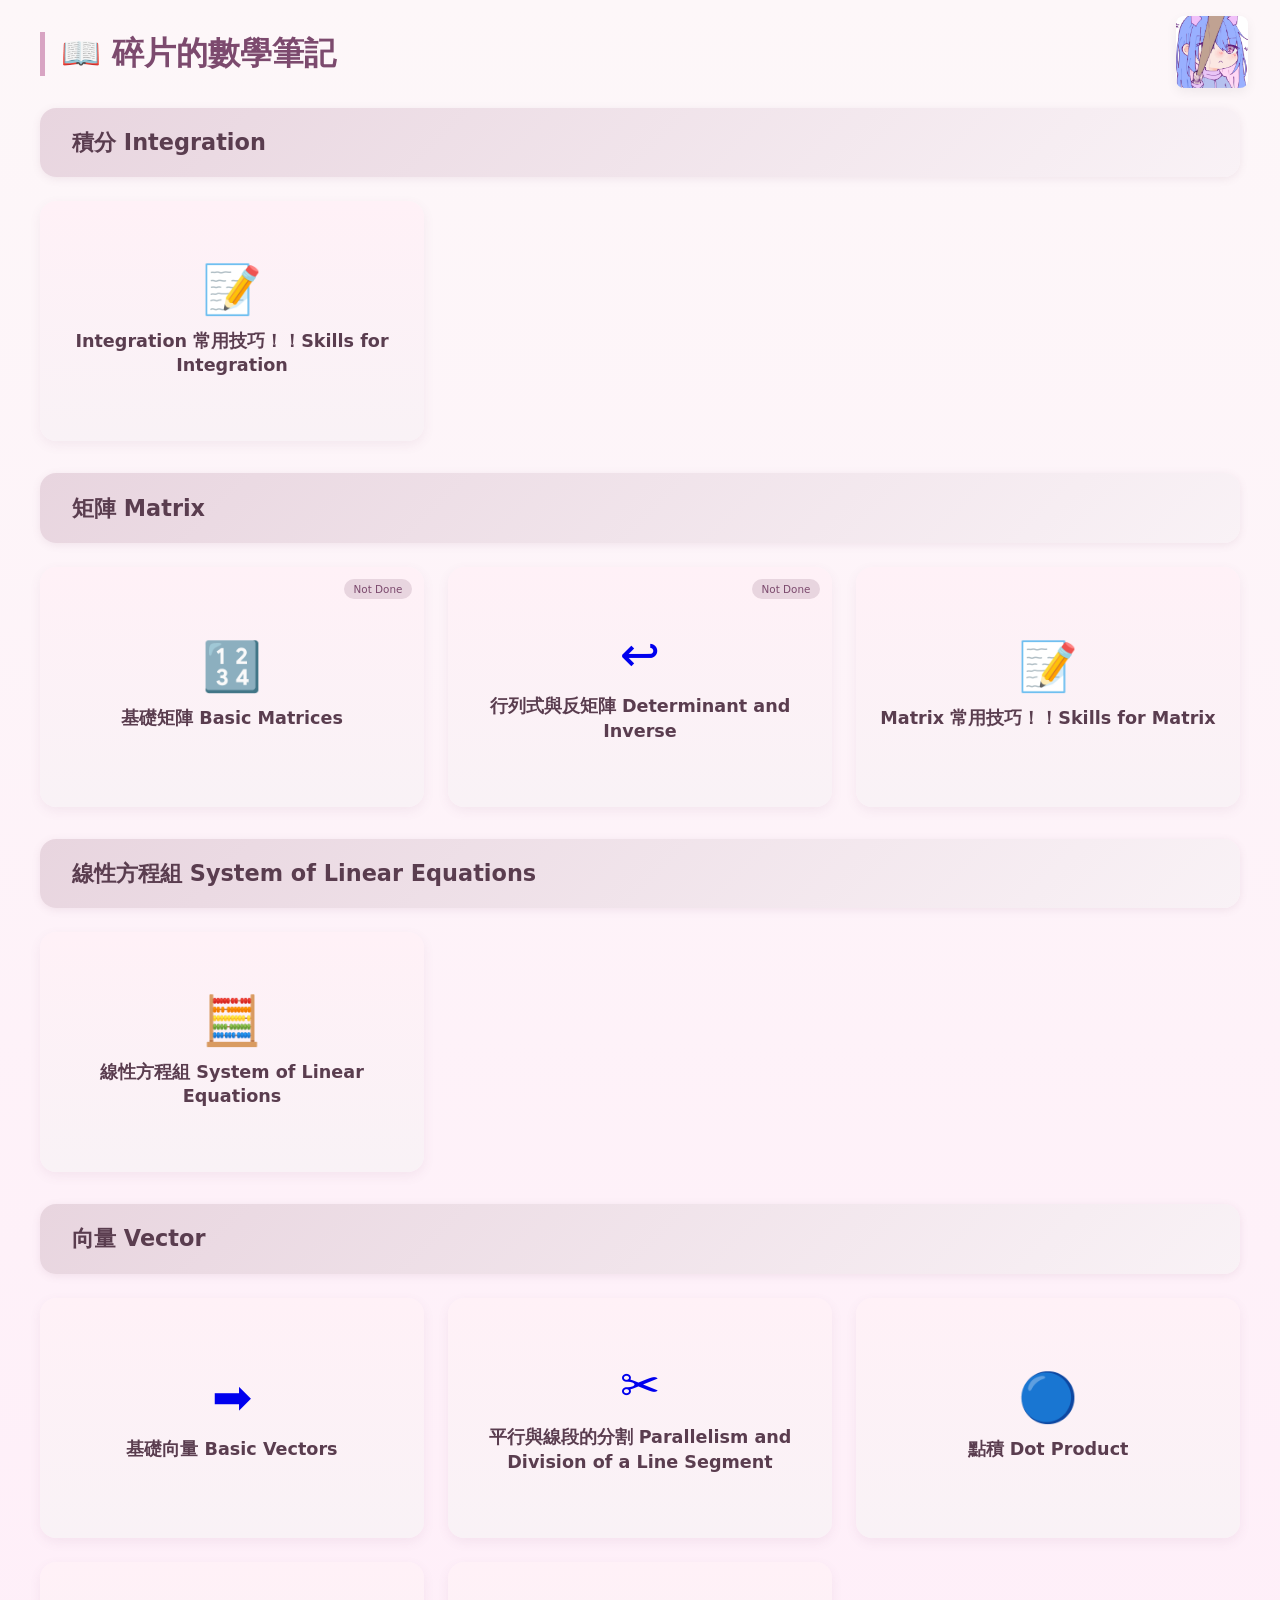
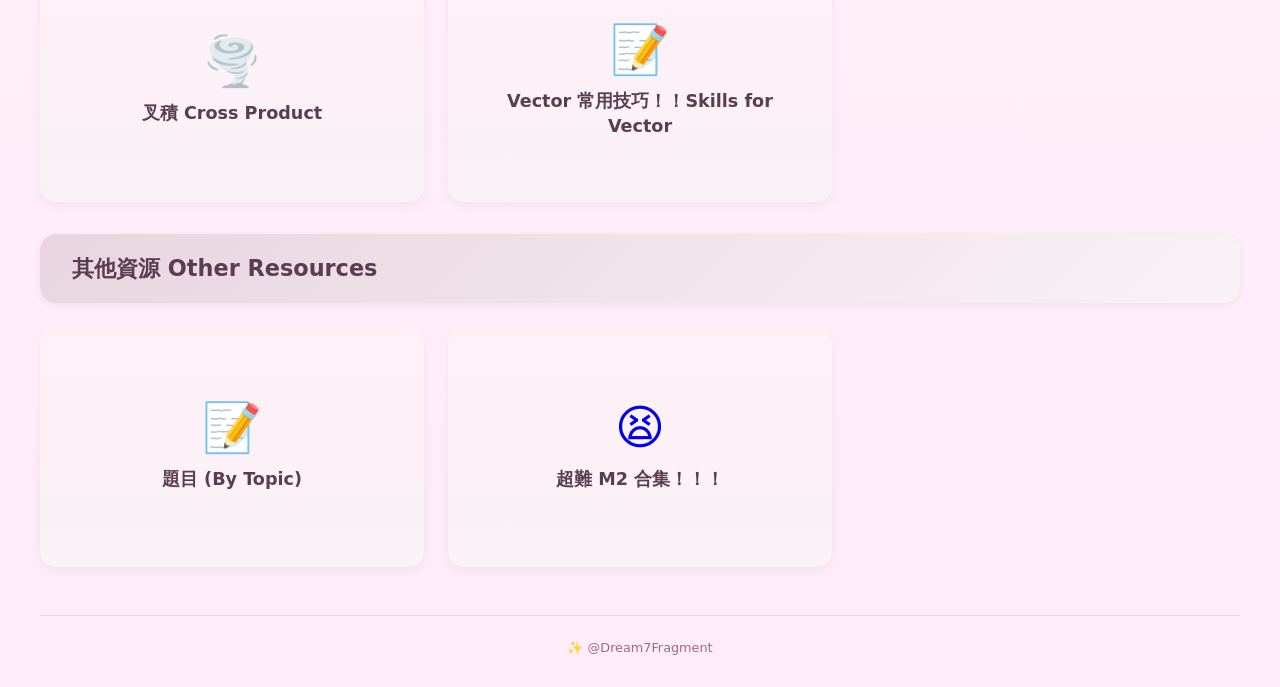
==== commit 772ac86c: "update hard problems" ====
--- a/index.html
+++ b/index.html
@@ -12,7 +12,7 @@
     <img src="icon.png" class="icon"></img>
 
     <h1>📖 碎片的數學筆記</h1>
-    <div class="sub">持續更新中 · 即時演算 · 互動式圖形</div>
+    <!-- <div class="sub">持續更新中 · 即時演算 · 互動式圖形</div> -->
 
     <!-- 積分 Integration -->
     <div class="topic-title">
@@ -118,10 +118,15 @@
     </div>
     <div class="card-grid">
         <a href="others/questions.html" class="page-card">
-            <span class="page-card-badge">學生專屬</span>
             <div class="page-card-content">
                 <div class="page-card-emoji">📝</div>
                 <div class="page-card-title">題目 (By Topic)</div>
+            </div>
+        </a>
+        <a href="others/hard-problems.html" class="page-card">
+            <div class="page-card-content">
+                <div class="page-card-emoji">😫</div>
+                <div class="page-card-title">超難 M2 合集！！！</div>
             </div>
         </a>
     </div>
